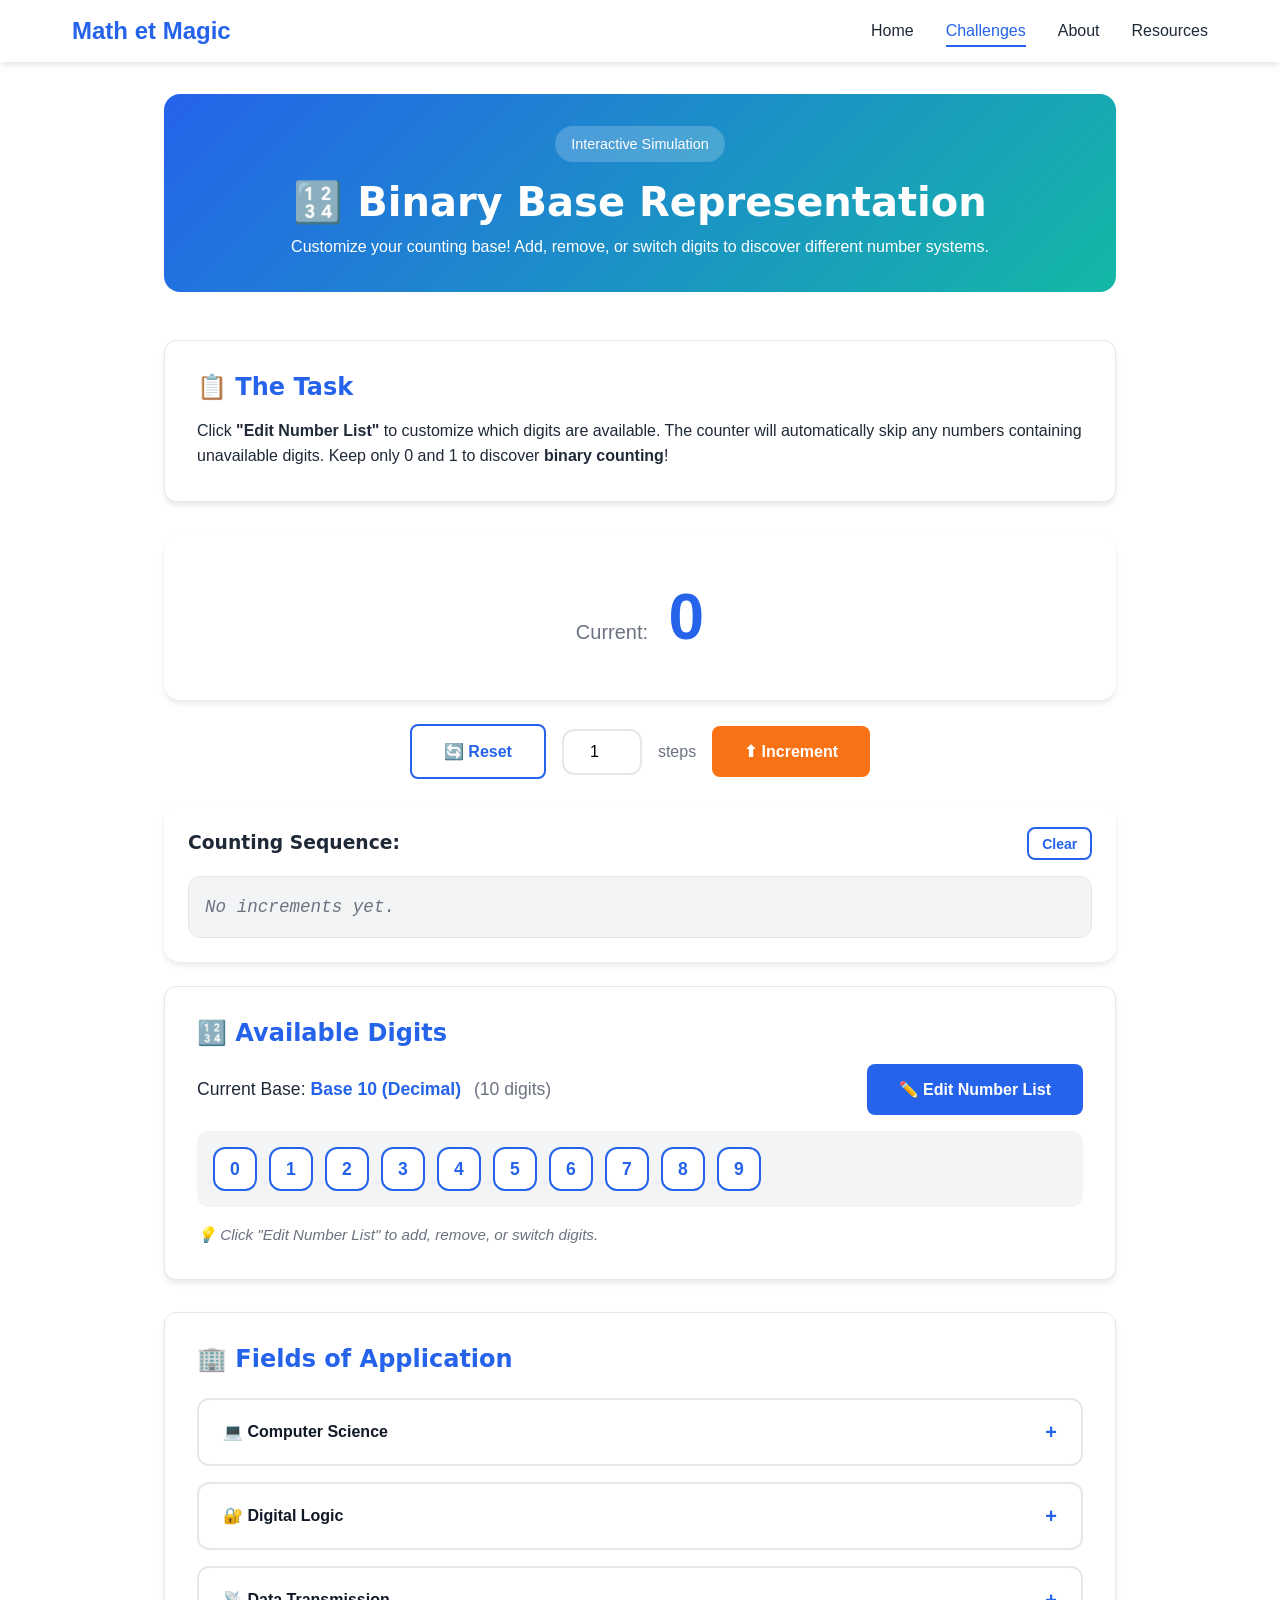
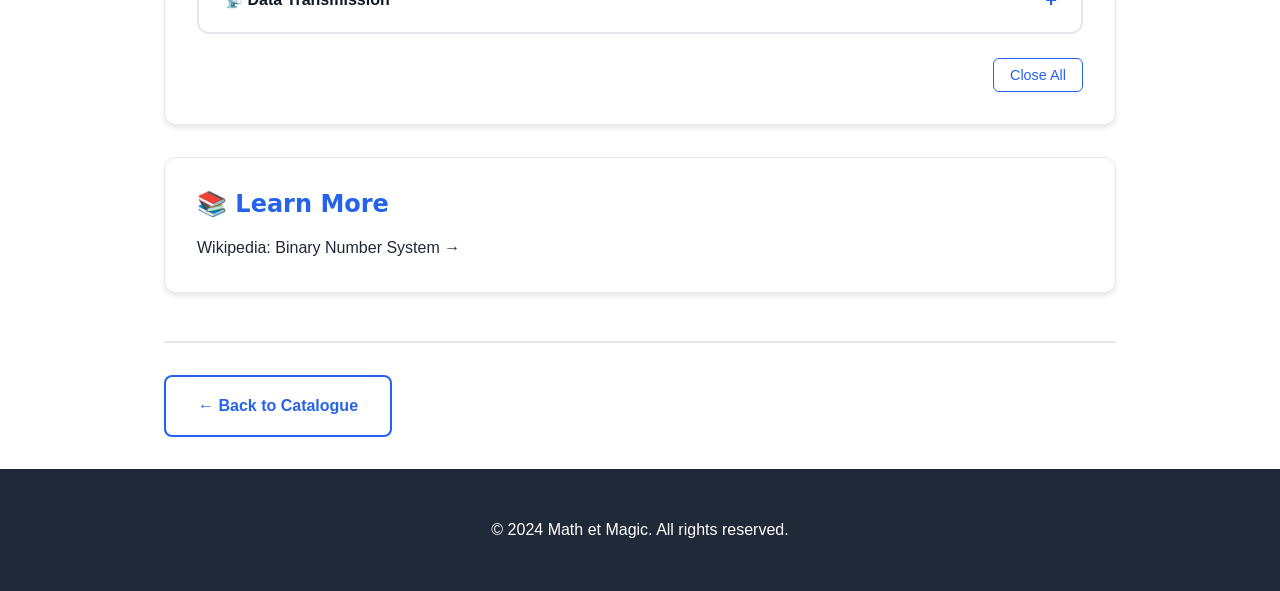
==== challenges/interactive/binary-counting.html @ 2b675beb "added the binary representation challenge" ====
<!DOCTYPE html>
<html lang="en">
<head>
    <meta charset="UTF-8"/>
    <meta name="viewport" content="width=device-width, initial-scale=1.0"/>
    <title>Binary Base Representation - Math et Magic</title>
    
    <!-- Global CSS -->
    <link rel="stylesheet" href="../../css/main.css"/>
    <link rel="stylesheet" href="../../css/components.css"/>
    <!-- Existing challenge CSS for shared classes -->
    <link rel="stylesheet" href="../../css/challenges/divisibility-detector.css"/>
    <!-- Binary-specific CSS -->
    <link rel="stylesheet" href="../../css/challenges/binary-counting.css"/>
</head>
<body>

    <!-- Navigation (single, no breadcrumb) -->
    <nav class="main-nav">
        <div class="nav-container">
            <a href="../../index.html" class="nav-logo">Math et Magic</a>
            <button class="nav-toggle" aria-label="Toggle menu">
                <span class="hamburger"></span>
            </button>
            <ul class="nav-menu">
                <li><a href="../../index.html" class="nav-link">Home</a></li>
                <li><a href="../../challenges.html" class="nav-link active">Challenges</a></li>
                <li><a href="../../about.html" class="nav-link">About</a></li>
                <li><a href="../../resources.html" class="nav-link">Resources</a></li>
            </ul>
        </div>
    </nav>

    <!-- Main Content -->
    <main class="container challenge-main">
        
        <!-- Header -->
        <header class="challenge-header">
            <span class="challenge-badge">Interactive Simulation</span>
            <h1>🔢 Binary Base Representation</h1>
            <p>Customize your counting base! Add, remove, or switch digits to discover different number systems.</p>
        </header>

        <!-- Task -->
        <section class="challenge-section">
            <h2>📋 The Task</h2>
            <p>Click <strong>"Edit Number List"</strong> to customize which digits are available. The counter will automatically skip any numbers containing unavailable digits. Keep only 0 and 1 to discover <strong>binary counting</strong>!</p>
        </section>

        <!-- Counter Display -->
        <div class="counter-display">
            <span class="counter-label">Current:</span>
            <strong class="counter-value" id="counter-value">0</strong>
        </div>

        <!-- Controls -->
        <div class="counter-controls">
            <button class="btn btn-outline" id="reset-btn" type="button">🔄 Reset</button>
            <input type="number" id="steps-input" class="steps-input" value="1" min="1" max="100" aria-label="Steps to increment">
            <span class="steps-label">steps</span>
            <button class="btn btn-primary" id="increment-btn" type="button">⬆ Increment</button>
        </div>

        <!-- Sequence Output -->
        <div class="sequence-container">
            <div class="sequence-header">
                <h3>Counting Sequence:</h3>
                <button class="btn btn-small btn-outline" id="clear-sequence-btn" type="button">Clear</button>
            </div>
            <div class="sequence-output" id="sequence-output" role="log" aria-live="polite">
                <p class="sequence-placeholder">No increments yet.</p>
            </div>
        </div>

        <!-- Digits Pool -->
        <section class="challenge-section">
            <h2>🔢 Available Digits</h2>
            <div class="digits-header">
                <span class="base-info">Current Base: <strong id="base-name">Base 10 (Decimal)</strong> <span id="base-count">(10 digits)</span></span>
                <button class="btn btn-secondary" id="edit-digits-btn" type="button">✏️ Edit Number List</button>
            </div>
            <div class="digits-pool" id="digits-pool" role="list" aria-label="Available digits">
                <!-- Digit chips generated by JS -->
            </div>
            <p class="digits-hint">💡 Click "Edit Number List" to add, remove, or switch digits.</p>
        </section>

        <!-- Edit Modal -->
        <div class="modal-overlay" id="edit-modal">
            <div class="modal-card">
                <div class="modal-header">
                    <h2>Edit Number List</h2>
                    <button class="modal-close" id="modal-close-btn" type="button" aria-label="Close modal">&times;</button>
                </div>
                
                <div class="modal-body">
                    <!-- Current Digits -->
                    <div class="current-digits" id="current-digits">
                        <!-- Digit chips with remove buttons generated by JS -->
                    </div>
                    
                    <!-- Add New Digit -->
                    <div class="add-digit-section">
                        <input type="text" id="new-digit-input" class="add-digit-input" placeholder="Add a number..." maxlength="10">
                        <button class="btn btn-append" id="append-btn" type="button">Append</button>
                    </div>
                    
                    <!-- Swap Digits -->
                    <div class="swap-section">
                        <input type="text" id="swap-digit-1" class="swap-input" placeholder="Swap" maxlength="10">
                        <button class="btn btn-swap-icon" id="swap-icon-btn" type="button" aria-label="Swap">⇄</button>
                        <input type="text" id="swap-digit-2" class="swap-input" placeholder="Swap" maxlength="10">
                        <button class="btn btn-switch" id="switch-btn" type="button">Switch</button>
                    </div>
                </div>
                
                <div class="modal-footer">
                    <button class="btn btn-cancel" id="cancel-btn" type="button">Cancel</button>
                    <button class="btn btn-save" id="save-btn" type="button">Save</button>
                </div>
            </div>
        </div>

        <!-- Fields of Application -->
        <section class="challenge-section">
            <h2>🏢 Fields of Application</h2>
            <div class="fields-container">
                <div class="field-item" id="field-crypto">
                    <div class="field-header" onclick="toggleField('field-crypto')">
                        <span class="field-title">💻 Computer Science</span>
                        <span class="field-toggle">+</span>
                    </div>
                    <div class="field-explanation">All digital computers use binary (base-2) because electronic circuits have two states: ON (1) and OFF (0). Every program, image, and video is ultimately stored as binary data.</div>
                </div>
                <div class="field-item" id="field-data">
                    <div class="field-header" onclick="toggleField('field-data')">
                        <span class="field-title">🔐 Digital Logic</span>
                        <span class="field-toggle">+</span>
                    </div>
                    <div class="field-explanation">Boolean algebra and logic gates (AND, OR, NOT) operate on binary values. This forms the foundation of all computational decision-making.</div>
                </div>
                <div class="field-item" id="field-scheduling">
                    <div class="field-header" onclick="toggleField('field-scheduling')">
                        <span class="field-title">📡 Data Transmission</span>
                        <span class="field-toggle">+</span>
                    </div>
                    <div class="field-explanation">Network protocols transmit data as binary signals. Understanding base conversion helps optimize data encoding and compression algorithms.</div>
                </div>
            </div>
            <div class="fields-actions">
                <button class="btn-close-all" type="button" onclick="closeAllFields('.fields-container')">Close All</button>
            </div>
        </section>

        <!-- Reference -->
        <section class="challenge-section">
            <h2>📚 Learn More</h2>
            <p><a href="https://en.wikipedia.org/wiki/Binary_number" target="_blank">Wikipedia: Binary Number System →</a></p>
        </section>

        <!-- Navigation -->
        <div class="challenge-nav">
            <a href="../../challenges.html" class="btn btn-outline">← Back to Catalogue</a>
        </div>

    </main>

    <!-- Footer -->
    <footer class="footer">
        <div class="container">
            <p>&copy; 2024 Math et Magic. All rights reserved.</p>
        </div>
    </footer>

    <!-- Scripts -->
    <script src="../../js/app.js"></script>
    <script src="../../js/fields.js"></script>
    <script src="../../js/challenges/binary-counting.js"></script>
</body>
</html>
---- css/main.css ----
/* ===== CSS Variables ===== */
:root {
    --primary: #2563EB;
    --primary-dark: #1D4ED8;
    --secondary: #14B8A6;
    --accent: #F97316;
    --bg-light: #F3F4F6;
    --bg-white: #FFFFFF;
    --text-dark: #1F2937;
    --text-black: #111827;
    --text-gray: #6B7280;
    --success: #10B981;
    --border: #E5E7EB;
    --shadow: 0 4px 6px -1px rgba(0,0,0,0.1);
    --shadow-lg: 0 10px 15px -3px rgba(0,0,0,0.1);
    --radius: 12px;
    --radius-lg: 16px;
    --transition: all 0.3s ease;
}

/* ===== Reset & Base ===== */
*, *::before, *::after {
    margin: 0;
    padding: 0;
    box-sizing: border-box;
}

html { scroll-behavior: smooth; }

body {
    font-family: 'Inter', -apple-system, BlinkMacSystemFont, 'Segoe UI', Roboto, sans-serif;
    line-height: 1.6;
    color: var(--text-dark);
    background: var(--bg-white);
}

h1, h2, h3, h4 {
    font-family: 'Poppins', system-ui, sans-serif;
    font-weight: 700;
    color: var(--text-black);
    line-height: 1.2;
}

a { text-decoration: none; color: inherit; transition: var(--transition); }
ul { list-style: none; }
img { max-width: 100%; height: auto; display: block; }

/* ===== Layout ===== */
.container {
    max-width: 1200px;
    margin: 0 auto;
    padding: 0 2rem;
}

.section { padding: 5rem 0; }
.section-title {
    text-align: center;
    font-size: 2.5rem;
    margin-bottom: 1rem;
}
.section-subtitle {
    text-align: center;
    color: var(--text-gray);
    font-size: 1.25rem;
    margin-bottom: 3rem;
    max-width: 600px;
    margin-left: auto;
    margin-right: auto;
}

/* ===== Buttons ===== */
.btn {
    display: inline-flex;
    align-items: center;
    justify-content: center;
    gap: 0.5rem;
    padding: 1rem 2rem;
    border-radius: 8px;
    font-weight: 600;
    font-size: 1rem;
    cursor: pointer;
    transition: var(--transition);
    border: none;
}

.btn-primary {
    background: var(--accent);
    color: white;
}
.btn-primary:hover {
    transform: translateY(-2px);
    box-shadow: 0 8px 20px rgba(249,115,22,0.4);
}

.btn-secondary {
    background: var(--primary);
    color: white;
}
.btn-secondary:hover {
    background: var(--primary-dark);
}

.btn-outline {
    background: transparent;
    border: 2px solid var(--primary);
    color: var(--primary);
}
.btn-outline:hover {
    background: var(--primary);
    color: white;
}

/* ===== Hero ===== */
.hero {
    background: linear-gradient(135deg, var(--primary), var(--secondary));
    color: white;
    padding: 6rem 2rem;
    text-align: center;
}
.hero h1 {
    font-size: 3.5rem;
    margin-bottom: 1rem;
    color: white;
}
.hero .subtitle {
    font-size: 1.5rem;
    margin-bottom: 2rem;
    opacity: 0.95;
}
.hero .quote {
    font-style: italic;
    font-size: 1.25rem;
    margin: 1.5rem 0;
    padding: 1rem 1.5rem;
    background: rgba(255,255,255,0.15);
    border-radius: var(--radius);
    border-left: 4px solid var(--accent);
}
.hero-description {
    font-size: 1.25rem;
    margin: 2rem 0;
    opacity: 0.95;
}

/* ===== Challenge Card ===== */
.challenge-card {
    background: var(--bg-white);
    border-radius: var(--radius-lg);
    padding: 2.5rem;
    max-width: 800px;
    margin: 2rem auto;
    box-shadow: var(--shadow-lg);
    text-align: center;
}
.math-problem {
    display: block;
    font-family: 'Courier New', monospace;
    font-size: 1.25rem;
    background: var(--bg-light);
    padding: 1.5rem;
    border-radius: var(--radius);
    margin: 1.5rem 0;
    word-break: break-all;
    border-left: 4px solid var(--primary);
}
.challenge-input {
    display: flex;
    gap: 1rem;
    justify-content: center;
    flex-wrap: wrap;
    margin: 1.5rem 0;
}
.challenge-input input {
    padding: 1rem;
    border: 2px solid var(--border);
    border-radius: 8px;
    font-size: 1.125rem;
    width: 100%;
    max-width: 300px;
}
.challenge-input input:focus {
    outline: none;
    border-color: var(--primary);
}
.success-message {
    background: #D1FAE5;
    color: #065F46;
    padding: 1.5rem;
    border-radius: var(--radius);
    margin-top: 1.5rem;
    border-left: 4px solid var(--success);
}
.hidden { display: none !important; }

/* ===== Cards Grid ===== */
.card-grid {
    display: grid;
    grid-template-columns: repeat(auto-fit, minmax(280px, 1fr));
    gap: 2rem;
    margin-top: 3rem;
}
.card {
    background: var(--bg-white);
    border-radius: var(--radius);
    overflow: hidden;
    box-shadow: var(--shadow);
    border: 1px solid var(--border);
    transition: var(--transition);
    display: flex;
    flex-direction: column;
}
.card:hover {
    transform: translateY(-4px);
    box-shadow: var(--shadow-lg);
}
.card-icon {
    font-size: 3rem;
    padding: 2rem;
    text-align: center;
    background: linear-gradient(135deg, var(--primary), var(--secondary));
    color: white;
}
.card-body {
    padding: 2rem;
    display: flex;
    flex-direction: column;
    gap: 1rem;
    flex: 1;
}
.card-body h3 { font-size: 1.5rem; }
.card-body p { color: var(--text-gray); flex: 1; }

/* ===== Footer ===== */
.footer {
    background: var(--text-black);
    color: white;
    padding: 3rem 0;
    text-align: center;
    margin-top: 4rem;
}

/* ===== Utilities ===== */
.mt-4 { margin-top: 3rem; }
.mb-4 { margin-bottom: 3rem; }
.text-center { text-align: center; }

/* ===== Responsive ===== */
@media (max-width: 768px) {
    .hero h1 { font-size: 2.5rem; }
    .hero .subtitle { font-size: 1.25rem; }
    .section-title { font-size: 2rem; }
    .challenge-input { flex-direction: column; align-items: center; }
    .btn { width: 100%; max-width: 300px; }
}
---- css/components.css ----
/* ===== Navigation ===== */
.main-nav {
    position: sticky;
    top: 0;
    background: var(--bg-white);
    box-shadow: var(--shadow);
    z-index: 1000;
    padding: 0.75rem 0;
}
.nav-container {
    max-width: 1200px;
    margin: 0 auto;
    padding: 0 2rem;
    display: flex;
    justify-content: space-between;
    align-items: center;
}
.nav-logo {
    font-size: 1.5rem;
    font-weight: 700;
    color: var(--primary);
}
.nav-menu {
    display: flex;
    gap: 2rem;
}
.nav-link {
    font-weight: 500;
    color: var(--text-dark);
    padding: 0.5rem 0;
    position: relative;
}
.nav-link:hover,
.nav-link.active { color: var(--primary); }
.nav-link.active::after {
    content: '';
    position: absolute;
    bottom: 0; left: 0; right: 0;
    height: 2px;
    background: var(--primary);
}

/* Mobile Menu */
.nav-toggle {
    display: none;
    background: none;
    border: none;
    font-size: 1.5rem;
    cursor: pointer;
    padding: 0.5rem;
}
.hamburger {
    display: block;
    width: 24px; height: 2px;
    background: var(--text-dark);
    position: relative;
}
.hamburger::before,
.hamburger::after {
    content: '';
    position: absolute;
    width: 24px; height: 2px;
    background: var(--text-dark);
    left: 0;
}
.hamburger::before { top: -8px; }
.hamburger::after { top: 8px; }

/* ===== Breadcrumbs ===== */
.breadcrumb {
    background: var(--bg-light);
    padding: 0.75rem 0;
    font-size: 0.9rem;
}
.breadcrumb ol {
    max-width: 1200px;
    margin: 0 auto;
    padding: 0 2rem;
    display: flex;
    gap: 0.5rem;
    list-style: none;
    flex-wrap: wrap;
}
.breadcrumb a { color: var(--primary); }
.breadcrumb a:hover { text-decoration: underline; }
.breadcrumb span { color: var(--text-dark); font-weight: 500; }

/* ===== Fields of Application Toggle ===== */
.fields-container {
    display: grid;
    gap: 1rem;
    margin-top: 1.5rem;
}
.field-item {
    background: var(--bg-white);
    border: 2px solid var(--border);
    border-radius: var(--radius);
    overflow: hidden;
    transition: border-color 0.3s;
}
.field-item:hover { border-color: var(--primary); }

.field-header {
    display: flex;
    align-items: center;
    justify-content: space-between;
    padding: 1rem 1.5rem;
    cursor: pointer;
    user-select: none;
}
.field-header:hover { background: var(--bg-light); }
.field-title { font-weight: 600; color: var(--text-black); }
.field-toggle {
    font-size: 1.25rem;
    color: var(--primary);
    font-weight: bold;
    transition: transform 0.3s;
}
.field-toggle.open { transform: rotate(45deg); }
.field-explanation {
    max-height: 0;
    overflow: hidden;
    padding: 0 1.5rem;
    transition: max-height 0.3s ease, padding 0.3s ease;
    background: var(--bg-light);
    color: var(--text-gray);
}
.field-explanation.show {
    max-height: 300px;
    padding: 1rem 1.5rem;
}
.fields-actions {
    margin-top: 1.5rem;
    text-align: right;
}
.btn-close-all {
    background: none;
    border: 1px solid var(--primary);
    color: var(--primary);
    padding: 0.5rem 1rem;
    border-radius: 6px;
    cursor: pointer;
    font-size: 0.9rem;
}
.btn-close-all:hover {
    background: var(--primary);
    color: white;
}

/* ===== Responsive Nav ===== */
@media (max-width: 768px) {
    .nav-toggle { display: block; }
    .nav-menu {
        position: absolute;
        top: 100%; left: 0; right: 0;
        background: var(--bg-white);
        flex-direction: column;
        padding: 1rem 2rem;
        gap: 1rem;
        box-shadow: var(--shadow);
        display: none;
    }
    .nav-menu.active { display: flex; }
    .breadcrumb ol { padding: 0 1rem; }
}


/* ===== Page Header ===== */
.page-header {
    background: linear-gradient(135deg, var(--primary), var(--secondary));
    color: white;
    padding: 4rem 0 3rem;
    margin-bottom: 2rem;
}
.page-header h1 {
    font-size: 3rem;
    margin-bottom: 0.5rem;
    color: white;
}
.page-subtitle {
    font-size: 1.25rem;
    opacity: 0.95;
    max-width: 700px;
    margin: 0 auto 2rem;
}

/* ===== Filter Bar ===== */
.filter-bar {
    display: flex;
    gap: 0.75rem;
    justify-content: center;
    flex-wrap: wrap;
    margin-top: 1.5rem;
}
.filter-btn {
    padding: 0.5rem 1.25rem;
    background: rgba(255,255,255,0.2);
    border: 2px solid rgba(255,255,255,0.4);
    border-radius: 999px;
    color: white;
    font-weight: 500;
    cursor: pointer;
    transition: var(--transition);
}
.filter-btn:hover,
.filter-btn.active {
    background: white;
    color: var(--primary);
    border-color: white;
}

/* ===== Category Section ===== */
.catalogue-category {
    margin-bottom: 4rem;
    padding-bottom: 3rem;
    border-bottom: 1px solid var(--border);
}
.catalogue-category:last-of-type {
    border-bottom: none;
    margin-bottom: 2rem;
}
.category-header {
    display: flex;
    align-items: center;
    gap: 1rem;
    margin-bottom: 2rem;
    padding-bottom: 1rem;
    border-bottom: 3px solid var(--primary);
}
.category-icon {
    font-size: 2rem;
}
.category-title {
    font-size: 2rem;
    color: var(--text-black);
    margin: 0;
}
.category-description {
    color: var(--text-gray);
    margin: 0.25rem 0 0;
    font-size: 1rem;
}

/* ===== Challenge Grid ===== */
.challenge-grid {
    display: grid;
    grid-template-columns: repeat(auto-fill, minmax(320px, 1fr));
    gap: 1.5rem;
}

/* ===== Challenge Card ===== */
.challenge-card {
    display: flex;
    flex-direction: column;
    background: var(--bg-white);
    border: 2px solid var(--border);
    border-radius: var(--radius);
    overflow: hidden;
    transition: var(--transition);
    text-decoration: none;
    color: inherit;
}
.challenge-card:hover {
    border-color: var(--primary);
    transform: translateY(-4px);
    box-shadow: var(--shadow-lg);
}
.challenge-card-header {
    display: flex;
    justify-content: space-between;
    align-items: center;
    padding: 1rem 1.5rem;
    background: var(--bg-light);
    border-bottom: 1px solid var(--border);
}
.difficulty {
    font-size: 0.8rem;
    font-weight: 600;
    padding: 0.25rem 0.75rem;
    border-radius: 999px;
}
.difficulty.easy { background: #D1FAE5; color: #065F46; }
.difficulty.medium { background: #FEF3C7; color: #92400E; }
.difficulty.hard { background: #FEE2E2; color: #991B1B; }
.challenge-type {
    font-size: 0.8rem;
    color: var(--text-gray);
    font-weight: 500;
}
.challenge-card-body {
    padding: 1.5rem;
    flex: 1;
}
.challenge-card-body h3 {
    font-size: 1.25rem;
    margin-bottom: 0.5rem;
    color: var(--text-black);
}
.challenge-card-body p {
    color: var(--text-gray);
    font-size: 0.95rem;
    margin-bottom: 1rem;
}
.challenge-tags {
    display: flex;
    flex-wrap: wrap;
    gap: 0.5rem;
}
.tag {
    font-size: 0.75rem;
    padding: 0.25rem 0.6rem;
    background: var(--bg-light);
    border-radius: 6px;
    color: var(--text-dark);
}
.challenge-card-footer {
    display: flex;
    justify-content: space-between;
    align-items: center;
    padding: 1rem 1.5rem;
    background: var(--bg-light);
    border-top: 1px solid var(--border);
    font-size: 0.9rem;
    color: var(--text-gray);
}
.challenge-card-footer .arrow {
    font-size: 1.25rem;
    color: var(--primary);
    font-weight: bold;
}

/* ===== Animations ===== */
@keyframes fadeIn {
    from { opacity: 0; transform: translateY(10px); }
    to { opacity: 1; transform: translateY(0); }
}
.fade-in {
    animation: fadeIn 0.4s ease-out;
}

/* ===== Responsive ===== */
@media (max-width: 768px) {
    .page-header h1 { font-size: 2rem; }
    .category-header { flex-direction: column; align-items: flex-start; }
    .challenge-grid { grid-template-columns: 1fr; }
    .filter-bar { gap: 0.5rem; }
    .filter-btn { padding: 0.4rem 1rem; font-size: 0.9rem; }
}
---- css/challenges/divisibility-detector.css ----
/* ========================================
   DIVISIBILITY DETECTOR - ALL STYLES
   ======================================== */

/* ----- Challenge Main ----- */
.challenge-main {
    max-width: 1000px;
    margin: 0 auto;
    padding: 2rem 1.5rem;
}

/* ----- Progress Bar ----- */
.progress-bar {
    display: flex;
    justify-content: center;
    gap: 0.5rem;
    margin: 2rem 0;
    padding: 1.5rem;
    background: #F3F4F6;
    border-radius: 12px;
    flex-wrap: wrap;
}

.progress-step {
    width: 45px;
    height: 45px;
    border-radius: 50%;
    background: #E5E7EB;
    display: flex;
    align-items: center;
    justify-content: center;
    font-weight: 700;
    color: #6B7280;
    transition: all 0.3s ease;
    position: relative;
    font-size: 1.1rem;
}

.progress-step.active {
    background: #2563EB;
    color: white;
    transform: scale(1.15);
    box-shadow: 0 10px 15px -3px rgba(0, 0, 0, 0.1);
}

.progress-step.completed {
    background: #10B981;
    color: white;
}

.progress-step::after {
    content: '';
    position: absolute;
    top: 50%;
    right: -25px;
    width: 25px;
    height: 3px;
    background: #E5E7EB;
    transform: translateY(-50%);
}

.progress-step:last-child::after {
    display: none;
}

.progress-step.completed::after {
    background: #10B981;
}

/* ----- Stage Container ----- */
.stage {
    background: white;
    border: 2px solid #E5E7EB;
    border-radius: 16px;
    padding: 2.5rem;
    margin-bottom: 2rem;
    display: none;
    animation: slideIn 0.5s ease-out;
}

.stage.active {
    display: block;
}

@keyframes slideIn {
    from { opacity: 0; transform: translateY(20px); }
    to { opacity: 1; transform: translateY(0); }
}

.stage-header {
    display: flex;
    justify-content: space-between;
    align-items: center;
    margin-bottom: 2rem;
    padding-bottom: 1rem;
    border-bottom: 2px solid #E5E7EB;
    flex-wrap: wrap;
    gap: 1rem;
}

.stage-title {
    font-size: 1.5rem;
    color: #111827;
    margin: 0;
}

.stage-counter {
    font-size: 0.9rem;
    color: #6B7280;
    background: #F3F4F6;
    padding: 0.4rem 1rem;
    border-radius: 9999px;
    font-weight: 500;
}

/* ----- Stage Navigation ----- */
.stage-navigation {
    display: flex;
    justify-content: space-between;
    align-items: center;
    margin-top: 2rem;
    padding-top: 1.5rem;
    border-top: 2px solid #E5E7EB;
    flex-wrap: wrap;
    gap: 1rem;
}

.btn-reset {
    background: none;
    border: 1px solid #6B7280;
    color: #6B7280;
    padding: 0.75rem 1.5rem;
    border-radius: 8px;
    cursor: pointer;
    font-size: 0.95rem;
    font-weight: 500;
    transition: all 0.3s ease;
}

.btn-reset:hover {
    border-color: #374151;
    color: #374151;
    background: #F3F4F6;
}

.btn-next-stage {
    background: #2563EB;
    color: white;
    padding: 0.75rem 2rem;
    border: none;
    border-radius: 8px;
    font-weight: 600;
    cursor: pointer;
    transition: all 0.3s ease;
    font-size: 1rem;
}

.btn-next-stage:hover:not(:disabled) {
    background: #1D4ED8;
    transform: translateY(-2px);
    box-shadow: 0 10px 15px -3px rgba(0, 0, 0, 0.1);
}

.btn-next-stage:disabled {
    background: #E5E7EB;
    color: #9CA3AF;
    cursor: not-allowed;
    transform: none;
}

/* ----- Hint System ----- */
.hint-container {
    margin: 1.5rem 0;
    text-align: center;
}

.btn-hint {
    background: none;
    border: 2px solid #14B8A6;
    color: #14B8A6;
    padding: 0.5rem 1.5rem;
    border-radius: 9999px;
    cursor: pointer;
    font-weight: 500;
    transition: all 0.3s ease;
    font-size: 0.95rem;
}

.btn-hint:hover {
    background: #14B8A6;
    color: white;
}

.hint-text {
    background: #CCFBF1;
    border: 1px solid #14B8A6;
    border-radius: 12px;
    padding: 1rem 1.5rem;
    margin-top: 1rem;
    color: #374151;
    display: none;
    text-align: left;
}

.hint-text.show {
    display: block;
    animation: slideDown 0.3s ease;
}

@keyframes slideDown {
    from { opacity: 0; transform: translateY(-10px); }
    to { opacity: 1; transform: translateY(0); }
}

/* ----- Feedback Messages ----- */
.feedback {
    padding: 1rem 1.5rem;
    border-radius: 12px;
    margin: 1.5rem 0;
    font-weight: 500;
    display: none;
    text-align: center;
}

.feedback.show {
    display: block;
    animation: slideDown 0.3s ease;
}

.feedback.correct {
    background: #D1FAE5;
    color: #065F46;
    border-left: 4px solid #10B981;
}

.feedback.incorrect {
    background: #FEE2E2;
    color: #991B1B;
    border-left: 4px solid #EF4444;
}

/* ----- Completion Screen ----- */
.stage-complete {
    text-align: center;
    padding: 3rem 2rem;
    background: linear-gradient(135deg, #D1FAE5, #A7F3D0);
    border-radius: 16px;
    margin: 2rem 0;
    display: none;
    border: 2px solid #10B981;
}

.stage-complete.show {
    display: block;
    animation: fadeIn 0.5s ease;
}

@keyframes fadeIn {
    from { opacity: 0; }
    to { opacity: 1; }
}

.stage-complete .confetti {
    font-size: 3rem;
    margin-bottom: 1rem;
}

.stage-complete h2 {
    color: #065F46;
    margin-bottom: 1rem;
}

.stage-complete p {
    color: #374151;
    margin-bottom: 1.5rem;
}

/* ----- Progress Tracker ----- */
.progress-tracker {
    text-align: center;
    margin-top: 1rem;
    padding: 0.75rem;
    background: #F3F4F6;
    border-radius: 8px;
    font-weight: 600;
    color: #374151;
}

/* ----- Stage 1: Parity Game ----- */
.parity-game {
    display: grid;
    grid-template-columns: repeat(auto-fit, minmax(140px, 1fr));
    gap: 1rem;
    margin: 1.5rem 0;
}

.number-card {
    background: white;
    border: 3px solid #E5E7EB;
    border-radius: 12px;
    padding: 1.5rem 1rem;
    text-align: center;
    cursor: pointer;
    transition: all 0.3s ease;
    user-select: none;
}

.number-card:hover {
    border-color: #2563EB;
    transform: translateY(-2px);
    box-shadow: 0 4px 6px -1px rgba(0, 0, 0, 0.1);
}

.number-card.correct {
    border-color: #10B981;
    background: #D1FAE5;
    animation: pulse 0.3s ease;
}

.number-card.incorrect {
    border-color: #EF4444;
    background: #FEE2E2;
    animation: shake 0.3s ease;
}

@keyframes pulse {
    0%, 100% { transform: scale(1); }
    50% { transform: scale(1.05); }
}

@keyframes shake {
    0%, 100% { transform: translateX(0); }
    25% { transform: translateX(-5px); }
    75% { transform: translateX(5px); }
}

.number-value {
    font-size: 1.75rem;
    font-weight: 700;
    color: #111827;
    margin-bottom: 0.75rem;
}

.number-buttons {
    display: flex;
    gap: 0.5rem;
    justify-content: center;
}

.btn-parity {
    flex: 1;
    padding: 0.5rem;
    font-size: 0.85rem;
    font-weight: 600;
    border: none;
    border-radius: 8px;
    cursor: pointer;
    transition: all 0.3s ease;
}

.btn-parity:disabled {
    opacity: 0.5;
    cursor: not-allowed;
}

.btn-even {
    background: #DBEAFE;
    color: #1E40AF;
}

.btn-even:hover:not(:disabled) {
    background: #2563EB;
    color: white;
}

.btn-odd {
    background: #FCE7F3;
    color: #9D174D;
}

.btn-odd:hover:not(:disabled) {
    background: #EC4899;
    color: white;
}

/* ----- Stage 2: Divisibility by 4 ----- */
.div4-container {
    text-align: center;
}

.div4-input-group {
    display: flex;
    gap: 1rem;
    justify-content: center;
    align-items: center;
    flex-wrap: wrap;
    margin: 1.5rem 0;
}

.div4-input {
    padding: 1rem;
    border: 2px solid #E5E7EB;
    border-radius: 8px;
    font-size: 1.25rem;
    width: 200px;
    text-align: center;
    font-weight: 600;
}

.div4-input:focus {
    outline: none;
    border-color: #2563EB;
    box-shadow: 0 0 0 3px #DBEAFE;
}

.div4-check-btn {
    padding: 1rem 2rem;
    font-size: 1rem;
}

.div4-rule {
    background: #F3F4F6;
    padding: 1.5rem;
    border-radius: 12px;
    margin: 1.5rem 0;
    border-left: 4px solid #2563EB;
    text-align: left;
}

.div4-rule strong {
    color: #2563EB;
}

#div4-explanation {
    background: white;
    padding: 1.5rem;
    border-radius: 12px;
    margin: 1.5rem 0;
    border: 1px solid #E5E7EB;
}

.last-two-highlight {
    display: inline-block;
    background: #F97316;
    color: white;
    padding: 0.25rem 0.75rem;
    border-radius: 8px;
    font-weight: 700;
    margin: 0 0.25rem;
    animation: pop 0.5s ease;
}

@keyframes pop {
    0% { transform: scale(1); }
    50% { transform: scale(1.2); }
    100% { transform: scale(1); }
}

/* ----- Stage 3: Divisibility by 5 ----- */
.div5-container {
    text-align: center;
}

.div5-hint {
    font-size: 1.1rem;
    color: #6B7280;
    margin: 1rem 0;
}

.div5-hint .highlight {
    color: #F97316;
    font-weight: 700;
}

.div5-numbers {
    display: flex;
    flex-wrap: wrap;
    gap: 0.75rem;
    justify-content: center;
    margin: 1.5rem 0;
}

.div5-number {
    padding: 0.75rem 1.5rem;
    background: white;
    border: 2px solid #E5E7EB;
    border-radius: 8px;
    cursor: grab;
    font-weight: 600;
    font-size: 1.1rem;
    transition: all 0.3s ease;
    user-select: none;
}

.div5-number:hover {
    border-color: #2563EB;
    transform: translateY(-2px);
    box-shadow: 0 4px 6px -1px rgba(0, 0, 0, 0.1);
}

.div5-number.dragging {
    opacity: 0.5;
    cursor: grabbing;
}

.div5-number.placed {
    cursor: default;
    opacity: 0.6;
    background: #F3F4F6;
}

.div5-zones {
    display: flex;
    gap: 2rem;
    justify-content: center;
    margin: 2rem 0;
    flex-wrap: wrap;
}

.drop-zone {
    flex: 1;
    min-width: 250px;
    max-width: 350px;
    padding: 2rem;
    border: 3px dashed #E5E7EB;
    border-radius: 16px;
    text-align: center;
    transition: all 0.3s ease;
    background: #F3F4F6;
}

.drop-zone:hover,
.drop-zone.drag-over {
    border-color: #2563EB;
    background: #DBEAFE;
}

.drop-zone.correct {
    border-color: #10B981;
    background: #D1FAE5;
    animation: pulse 0.3s ease;
}

.drop-zone.incorrect {
    border-color: #EF4444;
    background: #FEE2E2;
    animation: shake 0.3s ease;
}

.drop-zone-title {
    font-weight: 600;
    margin-bottom: 0.5rem;
    color: #111827;
    font-size: 1.1rem;
}

.drop-zone-count {
    font-size: 0.9rem;
    color: #6B7280;
    margin-top: 0.5rem;
}

/* ----- Stage 4: Divisibility by 3 ----- */
.div3-container {
    text-align: center;
}

.div3-explanation {
    background: #DBEAFE;
    border-left: 4px solid #2563EB;
    padding: 1.5rem;
    border-radius: 12px;
    margin: 1.5rem 0;
    text-align: left;
}

.div3-explanation strong {
    color: #2563EB;
}

#div3-examples {
    display: grid;
    gap: 1.5rem;
    margin-top: 1.5rem;
}

.div3-example {
    background: #F3F4F6;
    border-radius: 12px;
    padding: 1.5rem;
    text-align: center;
    border: 1px solid #E5E7EB;
}

.div3-large-number {
    font-size: 1.5rem;
    font-weight: 700;
    color: #111827;
    margin-bottom: 1rem;
    word-break: break-all;
}

.div3-breakdown {
    display: flex;
    flex-wrap: wrap;
    gap: 0.5rem;
    justify-content: center;
    margin: 1rem 0;
}

.breakdown-digit {
    padding: 0.5rem 1rem;
    background: white;
    border: 2px solid #E5E7EB;
    border-radius: 8px;
    font-family: 'Courier New', monospace;
    font-weight: 600;
    font-size: 1.1rem;
    transition: all 0.3s ease;
}

.breakdown-digit.summing {
    background: #2563EB;
    color: white;
    border-color: #2563EB;
    animation: pop 0.3s ease;
}

.breakdown-digit.summed {
    opacity: 0.5;
    transform: scale(0.9);
}

.digit-sum-result {
    background: white;
    padding: 1rem;
    border-radius: 8px;
    margin-top: 1rem;
    border: 1px solid #E5E7EB;
}

/* ----- Stage 5: Binary Divisibility ----- */
.binary-container {
    text-align: center;
}

.binary-display {
    font-family: 'Courier New', monospace;
    font-size: 1.5rem;
    background: white;
    padding: 1.5rem;
    border-radius: 12px;
    margin: 1.5rem 0;
    letter-spacing: 0.25rem;
    border: 1px solid #E5E7EB;
    display: inline-block;
}

.binary-digit {
    display: inline-block;
    padding: 0.5rem 0.75rem;
    margin: 0 0.25rem;
    border-radius: 8px;
    transition: all 0.3s ease;
    font-weight: 600;
}

.binary-digit.odd-pos {
    background: #DBEAFE;
    color: #1E40AF;
}

.binary-digit.even-pos {
    background: #FCE7F3;
    color: #9D174D;
}

.binary-digit.highlighted {
    animation: pulse 0.5s ease;
}

.binary-counts {
    display: flex;
    justify-content: center;
    gap: 3rem;
    margin: 1.5rem 0;
    flex-wrap: wrap;
}

.count-item {
    text-align: center;
}

.count-value {
    font-size: 2.5rem;
    font-weight: 700;
    color: #2563EB;
}

.count-label {
    font-size: 0.9rem;
    color: #6B7280;
    margin-top: 0.5rem;
}

.binary-difference {
    font-size: 1.25rem;
    margin: 1.5rem 0;
}

.binary-difference .result {
    font-weight: 700;
    color: #10B981;
    font-size: 1.5rem;
}

.binary-analysis {
    background: white;
    padding: 1.5rem;
    border-radius: 12px;
    margin-top: 1rem;
    border: 1px solid #E5E7EB;
}

/* ----- Responsive ----- */
@media (max-width: 768px) {
    .challenge-main {
        padding: 1rem;
    }
    
    .stage {
        padding: 1.5rem;
    }
    
    .stage-header {
        flex-direction: column;
        align-items: flex-start;
    }
    
    .progress-bar {
        padding: 1rem;
    }
    
    .progress-step {
        width: 40px;
        height: 40px;
        font-size: 1rem;
    }
    
    .stage-navigation {
        flex-direction: column;
        align-items: stretch;
    }
    
    .btn-reset,
    .btn-next-stage {
        width: 100%;
    }
    
    .parity-game {
        grid-template-columns: repeat(2, 1fr);
    }
    
    .div5-zones {
        flex-direction: column;
        align-items: center;
    }
    
    .drop-zone {
        min-width: 100%;
        max-width: 100%;
    }
    
    .div4-input-group {
        flex-direction: column;
    }
    
    .div4-input {
        width: 100%;
        max-width: 300px;
    }
    
    .binary-counts {
        gap: 1.5rem;
    }
}

/* ----- Accessibility ----- */
@media (prefers-reduced-motion: reduce) {
    *, *::before, *::after {
        animation-duration: 0.01ms !important;
        transition-duration: 0.01ms !important;
    }
}

/* ----- Stage Intro Text ----- */
.stage-intro {
    font-size: 1.1rem;
    color: #374151;
    margin-bottom: 1.5rem;
    text-align: center;
    font-style: italic;
}

/* ----- Rule Reveal Styling ----- */
.rule-reveal {
    background: #FEF3C7;
    border: 2px solid #F59E0B;
    text-align: left;
}

.rule-reveal h4 {
    color: #92400E;
    margin-bottom: 1rem;
    font-size: 1.1rem;
}

.rule-reveal p {
    margin-bottom: 0.75rem;
    color: #78350F;
}

.rule-example {
    background: #FEF3C7;
    padding: 1rem;
    border-radius: 8px;
    margin-top: 1rem;
    font-family: 'Courier New', monospace;
    font-size: 0.95rem;
}

/* ----- Divisibility by 7 Styles ----- */
.div7-container {
    text-align: center;
}

.div7-input-group {
    display: flex;
    gap: 1rem;
    justify-content: center;
    align-items: center;
    flex-wrap: wrap;
    margin: 1.5rem 0;
}

.div7-input {
    padding: 1rem;
    border: 2px solid #E5E7EB;
    border-radius: 8px;
    font-size: 1.25rem;
    width: 200px;
    text-align: center;
    font-weight: 600;
}

.div7-input:focus {
    outline: none;
    border-color: #2563EB;
    box-shadow: 0 0 0 3px #DBEAFE;
}

.div7-check-btn {
    padding: 1rem 2rem;
    font-size: 1rem;
}

#div7-explanation {
    background: white;
    padding: 1.5rem;
    border-radius: 12px;
    margin: 1.5rem 0;
    border: 1px solid #E5E7EB;
}

/* Responsive for div7 */
@media (max-width: 768px) {
    .div7-input-group {
        flex-direction: column;
    }
    
    .div7-input {
        width: 100%;
        max-width: 300px;
    }
}


/* ========================================
   ADD THESE CLASSES TO YOUR EXISTING CSS
   ======================================== */

/* ----- Quiz Container ----- */
.quiz-container {
    margin: 1.5rem 0;
}

.quiz-numbers {
    display: grid;
    grid-template-columns: repeat(auto-fit, minmax(200px, 1fr));
    gap: 1rem;
    margin-bottom: 1rem;
}

.quiz-item {
    background: white;
    border: 2px solid #E5E7EB;
    border-radius: 12px;
    padding: 1rem;
    text-align: center;
    transition: all 0.3s ease;
}

.quiz-item.correct {
    border-color: #10B981;
    background: #D1FAE5;
}

.quiz-item.incorrect {
    border-color: #EF4444;
    background: #FEE2E2;
}

.quiz-number {
    display: block;
    font-size: 1.5rem;
    font-weight: 700;
    color: #111827;
    margin-bottom: 0.75rem;
}

.quiz-buttons {
    display: flex;
    gap: 0.5rem;
    justify-content: center;
    margin-bottom: 0.5rem;
}

.btn-quiz {
    flex: 1;
    padding: 0.5rem;
    font-size: 0.85rem;
    font-weight: 600;
    border: none;
    border-radius: 8px;
    cursor: pointer;
    transition: all 0.3s ease;
}

.btn-quiz:disabled {
    opacity: 0.5;
    cursor: not-allowed;
}

.btn-yes {
    background: #D1FAE5;
    color: #065F46;
}

.btn-yes:hover:not(:disabled) {
    background: #10B981;
    color: white;
}

.btn-no {
    background: #FEE2E2;
    color: #991B1B;
}

.btn-no:hover:not(:disabled) {
    background: #EF4444;
    color: white;
}

.quiz-result {
    display: block;
    font-size: 0.9rem;
    font-weight: 500;
    min-height: 1.25rem;
}

.quiz-progress {
    text-align: center;
    padding: 0.75rem;
    background: #F3F4F6;
    border-radius: 8px;
    font-weight: 600;
    color: #374151;
}

/* ----- Stage Intro ----- */
.stage-intro {
    font-size: 1.1rem;
    color: #374151;
    margin-bottom: 1.5rem;
    text-align: center;
    font-style: italic;
}

/* ----- Rule Reveal ----- */
.rule-reveal {
    background: #FEF3C7;
    border: 2px solid #F59E0B;
    text-align: left;
}

.rule-reveal h4 {
    color: #92400E;
    margin-bottom: 0.5rem;
    font-size: 1.1rem;
}

.rule-reveal p {
    margin-bottom: 0.5rem;
    color: #78350F;
}

.rule-example {
    background: #FEF3C7;
    padding: 0.75rem;
    border-radius: 8px;
    margin-top: 0.75rem;
    font-family: 'Courier New', monospace;
    font-size: 0.95rem;
}

/* ----- Challenge Main ----- */
.challenge-main {
    max-width: 1000px;
    margin: 0 auto;
    padding: 2rem 1.5rem;
}

/* ----- Progress Bar ----- */
.progress-bar {
    display: flex;
    justify-content: center;
    gap: 0.5rem;
    margin: 2rem 0;
    padding: 1.5rem;
    background: #F3F4F6;
    border-radius: 12px;
    flex-wrap: wrap;
}

.progress-step {
    width: 45px;
    height: 45px;
    border-radius: 50%;
    background: #E5E7EB;
    display: flex;
    align-items: center;
    justify-content: center;
    font-weight: 700;
    color: #6B7280;
    transition: all 0.3s ease;
    position: relative;
    font-size: 1.1rem;
}

.progress-step.active {
    background: #2563EB;
    color: white;
    transform: scale(1.15);
    box-shadow: 0 10px 15px -3px rgba(0, 0, 0, 0.1);
}

.progress-step.completed {
    background: #10B981;
    color: white;
}

.progress-step::after {
    content: '';
    position: absolute;
    top: 50%;
    right: -25px;
    width: 25px;
    height: 3px;
    background: #E5E7EB;
    transform: translateY(-50%);
}

.progress-step:last-child::after {
    display: none;
}

.progress-step.completed::after {
    background: #10B981;
}

/* ----- Stage Container ----- */
.stage {
    background: white;
    border: 2px solid #E5E7EB;
    border-radius: 16px;
    padding: 2.5rem;
    margin-bottom: 2rem;
    display: none;
    animation: slideIn 0.5s ease-out;
}

.stage.active {
    display: block;
}

@keyframes slideIn {
    from { opacity: 0; transform: translateY(20px); }
    to { opacity: 1; transform: translateY(0); }
}

.stage-header {
    display: flex;
    justify-content: space-between;
    align-items: center;
    margin-bottom: 2rem;
    padding-bottom: 1rem;
    border-bottom: 2px solid #E5E7EB;
    flex-wrap: wrap;
    gap: 1rem;
}

.stage-title {
    font-size: 1.5rem;
    color: #111827;
    margin: 0;
}

.stage-counter {
    font-size: 0.9rem;
    color: #6B7280;
    background: #F3F4F6;
    padding: 0.4rem 1rem;
    border-radius: 9999px;
    font-weight: 500;
}

/* ----- Stage Navigation ----- */
.stage-navigation {
    display: flex;
    justify-content: space-between;
    align-items: center;
    margin-top: 2rem;
    padding-top: 1.5rem;
    border-top: 2px solid #E5E7EB;
    flex-wrap: wrap;
    gap: 1rem;
}

.btn-reset {
    background: none;
    border: 1px solid #6B7280;
    color: #6B7280;
    padding: 0.75rem 1.5rem;
    border-radius: 8px;
    cursor: pointer;
    font-size: 0.95rem;
    font-weight: 500;
    transition: all 0.3s ease;
}

.btn-reset:hover {
    border-color: #374151;
    color: #374151;
    background: #F3F4F6;
}

.btn-next-stage {
    background: #2563EB;
    color: white;
    padding: 0.75rem 2rem;
    border: none;
    border-radius: 8px;
    font-weight: 600;
    cursor: pointer;
    transition: all 0.3s ease;
    font-size: 1rem;
}

.btn-next-stage:hover:not(:disabled) {
    background: #1D4ED8;
    transform: translateY(-2px);
    box-shadow: 0 10px 15px -3px rgba(0, 0, 0, 0.1);
}

.btn-next-stage:disabled {
    background: #E5E7EB;
    color: #9CA3AF;
    cursor: not-allowed;
    transform: none;
}

/* ----- Hint System ----- */
.hint-container {
    margin: 1.5rem 0;
    text-align: center;
}

.btn-hint {
    background: none;
    border: 2px solid #14B8A6;
    color: #14B8A6;
    padding: 0.5rem 1.5rem;
    border-radius: 9999px;
    cursor: pointer;
    font-weight: 500;
    transition: all 0.3s ease;
    font-size: 0.95rem;
}

.btn-hint:hover {
    background: #14B8A6;
    color: white;
}

.hint-text {
    background: #CCFBF1;
    border: 1px solid #14B8A6;
    border-radius: 12px;
    padding: 1rem 1.5rem;
    margin-top: 1rem;
    color: #374151;
    display: none;
    text-align: left;
}

.hint-text.show {
    display: block;
    animation: slideDown 0.3s ease;
}

@keyframes slideDown {
    from { opacity: 0; transform: translateY(-10px); }
    to { opacity: 1; transform: translateY(0); }
}

/* ----- Feedback Messages ----- */
.feedback {
    padding: 1rem 1.5rem;
    border-radius: 12px;
    margin: 1.5rem 0;
    font-weight: 500;
    display: none;
    text-align: center;
}

.feedback.show {
    display: block;
    animation: slideDown 0.3s ease;
}

.feedback.correct {
    background: #D1FAE5;
    color: #065F46;
    border-left: 4px solid #10B981;
}

.feedback.incorrect {
    background: #FEE2E2;
    color: #991B1B;
    border-left: 4px solid #EF4444;
}

/* ----- Completion Screen ----- */
.stage-complete {
    text-align: center;
    padding: 3rem 2rem;
    background: linear-gradient(135deg, #D1FAE5, #A7F3D0);
    border-radius: 16px;
    margin: 2rem 0;
    display: none;
    border: 2px solid #10B981;
}

.stage-complete.show {
    display: block;
    animation: fadeIn 0.5s ease;
}

@keyframes fadeIn {
    from { opacity: 0; }
    to { opacity: 1; }
}

.stage-complete .confetti {
    font-size: 3rem;
    margin-bottom: 1rem;
}

.stage-complete h2 {
    color: #065F46;
    margin-bottom: 1rem;
}

.stage-complete p {
    color: #374151;
    margin-bottom: 1.5rem;
}

/* ----- Challenge Header ----- */
.challenge-header {
    text-align: center;
    margin-bottom: 3rem;
    padding: 2rem;
    background: linear-gradient(135deg, #2563EB, #14B8A6);
    border-radius: 16px;
    color: white;
}

.challenge-header h1 {
    color: white;
    font-size: 2.5rem;
    margin-bottom: 0.5rem;
}

.challenge-badge {
    display: inline-block;
    padding: 0.4rem 1rem;
    background: rgba(255, 255, 255, 0.2);
    border-radius: 9999px;
    font-size: 0.9rem;
    margin-bottom: 1rem;
    font-weight: 500;
}

/* ----- Challenge Section ----- */
.challenge-section {
    background: white;
    border: 1px solid #E5E7EB;
    border-radius: 12px;
    padding: 2rem;
    margin-bottom: 2rem;
    box-shadow: 0 4px 6px -1px rgba(0, 0, 0, 0.1);
}

.challenge-section h2 {
    color: #2563EB;
    margin-bottom: 1rem;
    display: flex;
    align-items: center;
    gap: 0.5rem;
}

/* ----- Challenge Navigation ----- */
.challenge-nav {
    display: flex;
    justify-content: space-between;
    align-items: center;
    margin-top: 3rem;
    padding-top: 2rem;
    border-top: 2px solid #E5E7EB;
    flex-wrap: wrap;
    gap: 1rem;
}

/* ----- Footer ----- */
.footer {
    background: #1F2937;
    color: white;
    padding: 3rem 0;
    text-align: center;
    margin-top: auto;
}

/* ----- Responsive ----- */
@media (max-width: 768px) {
    .challenge-main {
        padding: 1rem;
    }
    
    .stage {
        padding: 1.5rem;
    }
    
    .stage-header {
        flex-direction: column;
        align-items: flex-start;
    }
    
    .progress-bar {
        padding: 1rem;
    }
    
    .progress-step {
        width: 40px;
        height: 40px;
        font-size: 1rem;
    }
    
    .stage-navigation {
        flex-direction: column;
        align-items: stretch;
    }
    
    .btn-reset,
    .btn-next-stage {
        width: 100%;
    }
    
    .quiz-numbers {
        grid-template-columns: repeat(2, 1fr);
    }
    
    .quiz-buttons {
        flex-direction: column;
    }
    
    .challenge-header h1 {
        font-size: 1.75rem;
    }
}

/* ----- Accessibility ----- */
@media (prefers-reduced-motion: reduce) {
    *, *::before, *::after {
        animation-duration: 0.01ms !important;
        transition-duration: 0.01ms !important;
    }
}
---- css/challenges/binary-counting.css ----
/* ========================================
   BINARY COUNTING - COUNTER & MODAL STYLES
   File: ../../css/challenges/binary-counting.css
   Note: Uses existing divisibility-detector.css classes
   ======================================== */

/* Counter Display */
.counter-display {
    text-align: center;
    padding: 2rem;
    background: var(--bg-white);
    border-radius: var(--radius-lg);
    margin: 1.5rem 0;
    box-shadow: var(--shadow);
}

.counter-label {
    font-size: 1.25rem;
    color: var(--text-gray);
    margin-right: 1rem;
}

.counter-value {
    font-size: 4rem;
    font-weight: 700;
    color: var(--primary);
}

/* Counter Controls */
.counter-controls {
    display: flex;
    align-items: center;
    justify-content: center;
    gap: 1rem;
    margin: 1.5rem 0;
    flex-wrap: wrap;
}

.steps-input {
    width: 80px;
    padding: 0.75rem;
    border: 2px solid var(--border);
    border-radius: var(--radius);
    font-size: 1rem;
    text-align: center;
}

.steps-input:focus {
    outline: none;
    border-color: var(--primary);
}

.steps-label {
    color: var(--text-gray);
    font-size: 1rem;
}

/* Sequence Output */
.sequence-container {
    background: var(--bg-white);
    border-radius: var(--radius-lg);
    padding: 1.5rem;
    margin: 1.5rem 0;
    box-shadow: var(--shadow);
}

.sequence-header {
    display: flex;
    justify-content: space-between;
    align-items: center;
    margin-bottom: 1rem;
}

.sequence-header h3 {
    margin: 0;
    color: var(--text-dark);
}

.sequence-output {
    background: var(--bg-light);
    border: 1px solid var(--border);
    border-radius: var(--radius);
    padding: 1rem;
    max-height: 200px;
    overflow-y: auto;
    font-family: 'Courier New', monospace;
    font-size: 1.1rem;
}

.sequence-placeholder {
    color: var(--text-gray);
    font-style: italic;
    margin: 0;
}

.sequence-item {
    padding: 0.25rem 0;
    border-bottom: 1px solid var(--border);
    animation: sequenceAppear 0.3s ease;
}

.sequence-item:last-child {
    border-bottom: none;
}

@keyframes sequenceAppear {
    from { opacity: 0; transform: translateX(-10px); }
    to { opacity: 1; transform: translateX(0); }
}

/* Digits Pool */
.digits-header {
    display: flex;
    justify-content: space-between;
    align-items: center;
    margin-bottom: 1rem;
    flex-wrap: wrap;
    gap: 1rem;
}

.base-info {
    font-size: 1.1rem;
    color: var(--text-dark);
}

.base-info strong {
    color: var(--primary);
}

#base-count {
    color: var(--text-gray);
    margin-left: 0.5rem;
}

.digits-pool {
    display: flex;
    flex-wrap: wrap;
    gap: 0.75rem;
    margin: 1rem 0;
    padding: 1rem;
    background: var(--bg-light);
    border-radius: var(--radius);
}

.digit-chip {
    display: inline-flex;
    align-items: center;
    justify-content: center;
    width: 44px;
    height: 44px;
    background: var(--bg-white);
    border: 2px solid var(--primary);
    border-radius: var(--radius);
    font-weight: 600;
    font-size: 1.1rem;
    color: var(--primary);
    cursor: default;
    transition: all 0.2s ease;
}

.digits-hint {
    color: var(--text-gray);
    font-size: 0.95rem;
    margin: 0.5rem 0 0;
    font-style: italic;
}

/* Modal Overlay */
.modal-overlay {
    position: fixed;
    top: 0;
    left: 0;
    right: 0;
    bottom: 0;
    background: rgba(0, 0, 0, 0.5);
    display: none;
    align-items: center;
    justify-content: center;
    z-index: 10000;
    padding: 1rem;
}

.modal-overlay.active {
    display: flex;
}

/* Modal Card */
.modal-card {
    background: var(--bg-white);
    border-radius: var(--radius-lg);
    padding: 2rem;
    max-width: 600px;
    width: 100%;
    max-height: 90vh;
    overflow-y: auto;
    box-shadow: var(--shadow-xl);
    animation: modalSlideIn 0.3s ease;
}

@keyframes modalSlideIn {
    from {
        opacity: 0;
        transform: translateY(-20px);
    }
    to {
        opacity: 1;
        transform: translateY(0);
    }
}

.modal-header {
    display: flex;
    justify-content: space-between;
    align-items: center;
    margin-bottom: 1.5rem;
}

.modal-header h2 {
    margin: 0;
    color: var(--text-dark);
    font-size: 1.5rem;
}

.modal-close {
    background: none;
    border: none;
    font-size: 2rem;
    cursor: pointer;
    color: var(--text-gray);
    line-height: 1;
    padding: 0;
    width: 40px;
    height: 40px;
    display: flex;
    align-items: center;
    justify-content: center;
    border-radius: 50%;
    transition: all 0.2s ease;
}

.modal-close:hover {
    background: var(--bg-light);
    color: var(--text-dark);
}

.modal-body {
    margin-bottom: 1.5rem;
}

/* Current Digits in Modal */
.current-digits {
    display: flex;
    flex-wrap: wrap;
    gap: 0.75rem;
    margin-bottom: 1.5rem;
    padding: 1rem;
    background: var(--bg-light);
    border-radius: var(--radius);
}

.modal-digit-chip {
    display: inline-flex;
    align-items: center;
    gap: 0.5rem;
    padding: 0.5rem 1rem;
    background: rgba(168, 85, 247, 0.1);
    border: 2px solid rgba(168, 85, 247, 0.3);
    border-radius: var(--radius-full);
    font-weight: 600;
    font-size: 1rem;
    color: var(--text-dark);
}

.modal-digit-chip .remove-digit {
    background: none;
    border: none;
    color: rgba(168, 85, 247, 0.6);
    cursor: pointer;
    font-size: 1.2rem;
    line-height: 1;
    padding: 0;
    width: 20px;
    height: 20px;
    display: flex;
    align-items: center;
    justify-content: center;
    border-radius: 50%;
    transition: all 0.2s ease;
}

.modal-digit-chip .remove-digit:hover {
    background: rgba(168, 85, 247, 0.2);
    color: var(--text-dark);
}

/* Add Digit Section */
.add-digit-section {
    display: flex;
    gap: 1rem;
    margin-bottom: 1.5rem;
}

.add-digit-input {
    flex: 1;
    padding: 0.75rem;
    border: 2px solid var(--border);
    border-radius: var(--radius);
    font-size: 1rem;
}

.add-digit-input:focus {
    outline: none;
    border-color: var(--primary);
}

.btn-append {
    background: #9333ea;
    color: white;
    padding: 0.75rem 1.5rem;
    border: none;
    border-radius: var(--radius);
    font-weight: 600;
    cursor: pointer;
    transition: all 0.2s ease;
}

.btn-append:hover {
    background: #7c3aed;
}

/* Swap Section */
.swap-section {
    display: flex;
    gap: 0.75rem;
    align-items: center;
    flex-wrap: wrap;
}

.swap-input {
    flex: 1;
    min-width: 100px;
    padding: 0.75rem;
    border: 2px solid var(--border);
    border-radius: var(--radius);
    font-size: 1rem;
}

.swap-input:focus {
    outline: none;
    border-color: var(--primary);
}

.btn-swap-icon {
    background: #3b82f6;
    color: white;
    padding: 0.75rem 1rem;
    border: none;
    border-radius: var(--radius);
    font-size: 1.2rem;
    cursor: pointer;
    transition: all 0.2s ease;
}

.btn-swap-icon:hover {
    background: #2563eb;
}

.btn-switch {
    background: #60a5fa;
    color: white;
    padding: 0.75rem 1.5rem;
    border: none;
    border-radius: var(--radius);
    font-weight: 600;
    cursor: pointer;
    transition: all 0.2s ease;
}

.btn-switch:hover {
    background: #3b82f6;
}

/* Modal Footer */
.modal-footer {
    display: flex;
    justify-content: flex-end;
    gap: 1rem;
}

.btn-cancel {
    background: var(--bg-white);
    color: var(--text-dark);
    border: 2px solid var(--border);
    padding: 0.75rem 1.5rem;
    border-radius: var(--radius);
    font-weight: 600;
    cursor: pointer;
    transition: all 0.2s ease;
}

.btn-cancel:hover {
    background: var(--bg-light);
}

.btn-save {
    background: #22c55e;
    color: white;
    padding: 0.75rem 1.5rem;
    border: none;
    border-radius: var(--radius);
    font-weight: 600;
    cursor: pointer;
    transition: all 0.2s ease;
}

.btn-save:hover {
    background: #16a34a;
}

/* Button Small */
.btn-small {
    padding: 0.4rem 0.8rem;
    font-size: 0.875rem;
}

/* Responsive */
@media (max-width: 768px) {
    .counter-value {
        font-size: 3rem;
    }
    
    .counter-controls {
        flex-direction: column;
        align-items: stretch;
    }
    
    .steps-input {
        width: 100%;
        max-width: 100px;
        margin: 0 auto;
    }
    
    .digits-header {
        flex-direction: column;
        align-items: flex-start;
    }
    
    .digit-chip {
        width: 40px;
        height: 40px;
        font-size: 1rem;
    }
    
    .modal-card {
        padding: 1.5rem;
    }
    
    .add-digit-section,
    .swap-section {
        flex-direction: column;
    }
    
    .swap-input {
        width: 100%;
    }
}

@media (max-width: 480px) {
    .counter-value {
        font-size: 2.5rem;
    }
    
    .digit-chip {
        width: 36px;
        height: 36px;
        font-size: 0.9rem;
    }
    
    .modal-digit-chip {
        padding: 0.4rem 0.75rem;
        font-size: 0.9rem;
    }
}
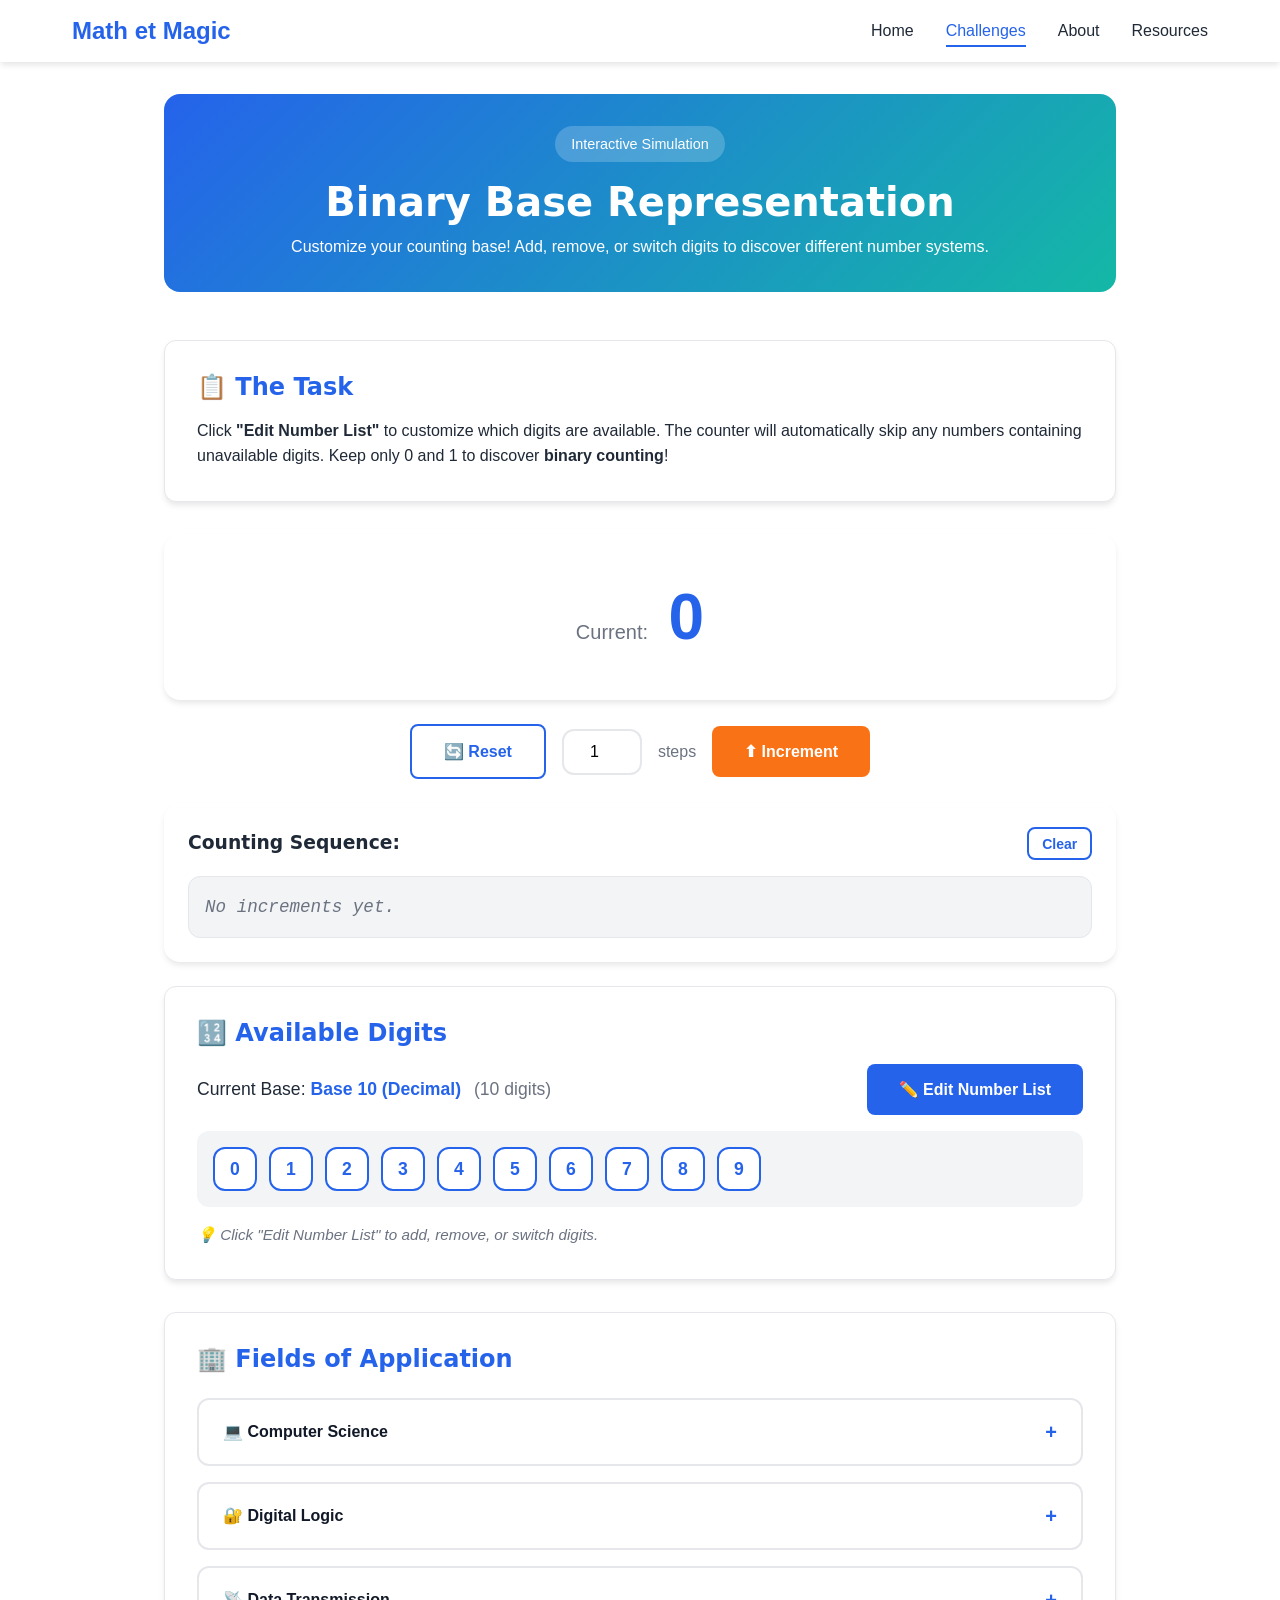
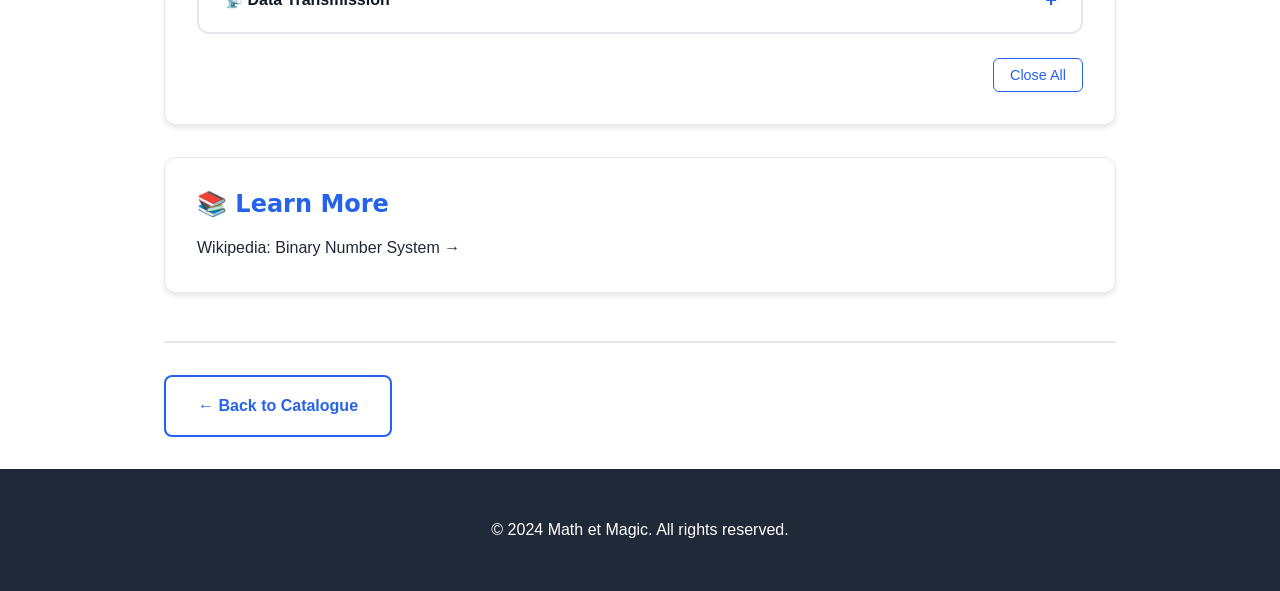
==== commit 77493d1d: "added fourier challenge" ====
--- a/challenges/interactive/binary-counting.html
+++ b/challenges/interactive/binary-counting.html
@@ -37,7 +37,7 @@
         <!-- Header -->
         <header class="challenge-header">
             <span class="challenge-badge">Interactive Simulation</span>
-            <h1>🔢 Binary Base Representation</h1>
+            <h1>Binary Base Representation</h1>
             <p>Customize your counting base! Add, remove, or switch digits to discover different number systems.</p>
         </header>
 
